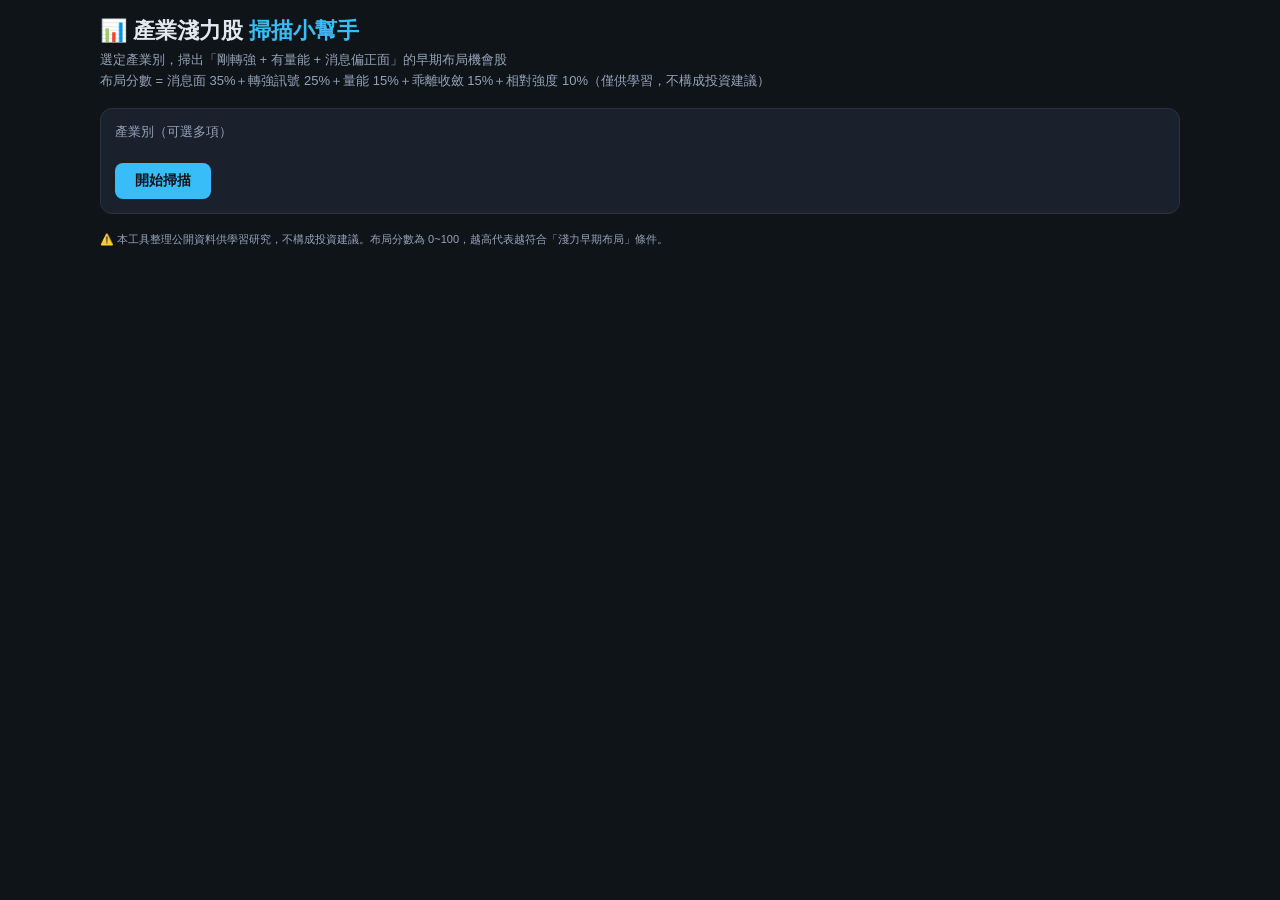
==== sector_scan.html @ 2d2e9338 "部署 sector_scan.html (2026-10-25 20:01)" ====
<!DOCTYPE html>
<html lang="zh-Hant-TW">
<head>
<meta charset="utf-8">
<meta name="viewport" content="width=device-width, initial-scale=1.0">
<title>產業淺力股掃描小幫手（純前端）</title>
<style>
:root{
  --bg:#0f1419;--card:#1a202c;--card2:#1e2633;--border:#2a3441;--text:#e2e8f0;
  --muted:#94a3b8;--accent:#38bdf8;--bull:#ef4444;--bear:#22c55e;--yellow:#f59e0b;
}
*{box-sizing:border-box;margin:0;padding:0;}
body{font-family:-apple-system,"Segoe UI","Microsoft JhengHei",sans-serif;
  background:var(--bg);color:var(--text);min-height:100vh;padding:16px;}
.wrap{max-width:1080px;margin:0 auto;}
.header h1{font-size:22px;font-weight:700;}
.header h1 span{color:var(--accent);}
.header .sub{font-size:13px;color:var(--muted);margin-top:4px;line-height:1.6;}
.controls{display:flex;gap:8px;flex-wrap:wrap;align-items:center;background:var(--card);
  padding:14px;border-radius:12px;border:1px solid var(--border);margin:16px 0;}
.controls label{font-size:13px;color:var(--muted);}
.controls button{background:var(--accent);color:#0f1419;border:none;border-radius:8px;
  padding:9px 20px;font-size:14px;font-weight:700;cursor:pointer;}
.card{background:var(--card);border:1px solid var(--border);border-radius:14px;
  padding:18px;margin-bottom:18px;}
.card h3{font-size:14px;color:var(--muted);margin-bottom:12px;}
.sector-list{display:grid;grid-template-columns:repeat(auto-fill,minmax(180px,1fr));gap:8px;}
.sector-list label{display:flex;align-items:center;gap:6px;font-size:13px;background:var(--card2);
  padding:8px 10px;border-radius:8px;cursor:pointer;border:1px solid var(--border);}
.sector-list label:hover{border-color:var(--accent);}
.sector-list input{accent-color:var(--accent);width:16px;height:16px;}
.sector-list .cnt{font-size:11px;color:var(--muted);margin-left:auto;}
.result-table{width:100%;border-collapse:collapse;font-size:13px;}
.result-table th{text-align:left;padding:8px 10px;color:var(--muted);font-weight:600;
  border-bottom:1px solid var(--border);font-size:11px;}
.result-table td{padding:8px 10px;border-bottom:1px solid var(--border);}
.result-table tr:last-child td{border-bottom:none;}
.result-table tbody tr:hover{background:var(--card2);}
.code-cell{font-weight:700;color:var(--text);}
.score-cell{font-size:16px;font-weight:800;}
.score-good{color:var(--bull);}
.score-mid{color:var(--yellow);}
.score-bad{color:var(--muted);}
.checks{display:flex;gap:4px;flex-wrap:wrap;}
.chk{font-size:10px;padding:2px 6px;border-radius:4px;background:var(--card2);color:var(--muted);}
.chk.on{color:var(--bull);border:1px solid var(--bull);}
.spinner{border:3px solid var(--border);border-top-color:var(--accent);border-radius:50%;
  width:24px;height:24px;animation:sp 0.8s linear infinite;}
@keyframes sp{to{transform:rotate(360deg)}}
.loading{display:flex;gap:12px;align-items:center;padding:16px;font-size:13px;color:var(--muted);}
.error{border:1px solid var(--yellow);background:rgba(245,158,11,.08);padding:12px;
  border-radius:8px;font-size:13px;color:var(--yellow);margin-bottom:12px;}
.hint-box{font-size:12px;color:var(--muted);line-height:1.7;padding:10px;background:var(--card2);
  border-radius:8px;margin-top:12px;}
.hint-box b{color:var(--text);}
@media (max-width:600px){
  body{padding:8px;}
  .controls{padding:10px;flex-direction:column;align-items:stretch;}
  .controls button{width:100%;}
  .sector-list{grid-template-columns:1fr;}
  .result-table{font-size:12px;}
  .result-table th,.result-table td{padding:6px;}
}
</style>
</head>
<body>
<div class="wrap">
  <div class="header">
    <h1>📊 產業淺力股 <span>掃描小幫手</span></h1>
    <div class="sub">選定產業別，掃出「剛轉強 + 有量能 + 消息偏正面」的早期布局機會股<br>
    布局分數 = 消息面 35%＋轉強訊號 25%＋量能 15%＋乖離收斂 15%＋相對強度 10%（僅供學習，不構成投資建議）</div>
  </div>

  <div class="controls">
    <label>產業別（可選多項）</label>
    <div id="sectorList" class="sector-list" style="width:100%;margin-top:6px"></div>
    <button id="btnScan" onclick="runScan()">開始掃描</button>
  </div>

  <div id="loading" class="card" style="display:none">
    <div class="loading"><div class="spinner"></div><span id="loadMsg">正在掃描…</span></div>
  </div>
  <div id="errBox" class="card" style="display:none"></div>

  <div id="results" style="display:none">
    <div class="card">
      <h3>掃描結果（依布局分數高→低）</h3>
      <div id="summary" style="font-size:13px;color:var(--muted);margin-bottom:10px"></div>
      <div style="overflow-x:auto">
        <table class="result-table" id="resTable">
          <thead><tr>
            <th>代號</th><th>名稱</th><th>產業別</th><th>現價</th><th>布局分數</th><th>五大訊號</th>
          </tr></thead>
          <tbody id="resBody"></tbody>
        </table>
      </div>
      <div class="hint-box">
        <b>五大訊號說明：</b><br>
        ① <b>轉強訊號</b>（MACD 剛金叉 + RSI 回升到 40~55）｜② <b>消息面</b>（近 7 天 Google News 情緒）<br>
        ③ <b>量能</b>（量比 1~1.3 最佳，有進場跡象、非爆量）｜④ <b>乖離收斂</b>（BIAS20 接近 0、ATR 低）<br>
        ⑤ <b>相對強度</b>（近 20 日跑贏加權指數）<br>
        <span style="color:var(--accent)">點一檔 → 跳個股詳細分析卡（複用既有 renderFinal）</span>
      </div>
    </div>
  </div>

  <div style="font-size:11px;color:var(--muted);margin:16px 0;line-height:1.7">
    ⚠️ 本工具整理公開資料供學習研究，不構成投資建議。布局分數為 0~100，越高代表越符合「淺力早期布局」條件。
  </div>
</div>
<script src="sector_scan.js"></script>
</body>
</html>
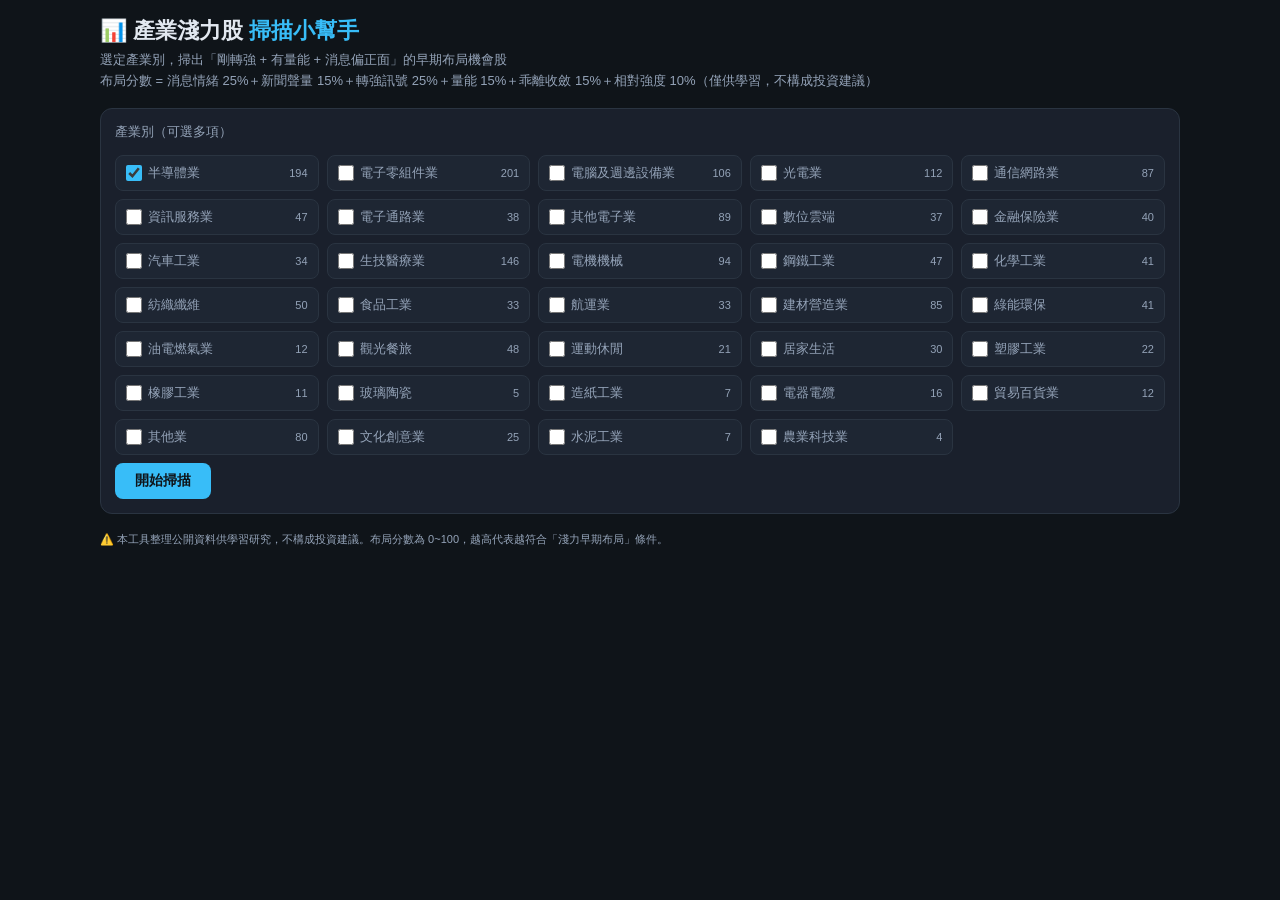
==== commit 2f4c5068: "部署 sector_scan.html (2026-10-25 20:28)" ====
--- a/sector_scan.html
+++ b/sector_scan.html
@@ -68,7 +68,7 @@
   <div class="header">
     <h1>📊 產業淺力股 <span>掃描小幫手</span></h1>
     <div class="sub">選定產業別，掃出「剛轉強 + 有量能 + 消息偏正面」的早期布局機會股<br>
-    布局分數 = 消息面 35%＋轉強訊號 25%＋量能 15%＋乖離收斂 15%＋相對強度 10%（僅供學習，不構成投資建議）</div>
+    布局分數 = 消息情緒 25%＋新聞聲量 15%＋轉強訊號 25%＋量能 15%＋乖離收斂 15%＋相對強度 10%（僅供學習，不構成投資建議）</div>
   </div>
 
   <div class="controls">
@@ -89,16 +89,16 @@
       <div style="overflow-x:auto">
         <table class="result-table" id="resTable">
           <thead><tr>
-            <th>代號</th><th>名稱</th><th>產業別</th><th>現價</th><th>布局分數</th><th>五大訊號</th>
+            <th>代號</th><th>名稱</th><th>產業別</th><th>現價</th><th>布局分數</th><th>六大訊號</th>
           </tr></thead>
           <tbody id="resBody"></tbody>
         </table>
       </div>
       <div class="hint-box">
-        <b>五大訊號說明：</b><br>
-        ① <b>轉強訊號</b>（MACD 剛金叉 + RSI 回升到 40~55）｜② <b>消息面</b>（近 7 天 Google News 情緒）<br>
-        ③ <b>量能</b>（量比 1~1.3 最佳，有進場跡象、非爆量）｜④ <b>乖離收斂</b>（BIAS20 接近 0、ATR 低）<br>
-        ⑤ <b>相對強度</b>（近 20 日跑贏加權指數）<br>
+        <b>六大訊號說明：</b><br>
+        ① <b>轉強訊號</b>（MACD 剛金叉 + RSI 回升到 40~55）｜② <b>消息情緒</b>（近 7 天 Google News 正面詞 vs 負面詞）<br>
+        ③ <b>新聞聲量</b>（近 7 天全網新聞篇數，暴量 = 消息面突破）｜④ <b>量能</b>（量比 1~1.3 最佳，有進場跡象、非爆量）<br>
+        ⑤ <b>乖離收斂</b>（BIAS20 接近 0、ATR 低）｜⑥ <b>相對強度</b>（近 20 日跑贏加權指數）<br>
         <span style="color:var(--accent)">點一檔 → 跳個股詳細分析卡（複用既有 renderFinal）</span>
       </div>
     </div>
